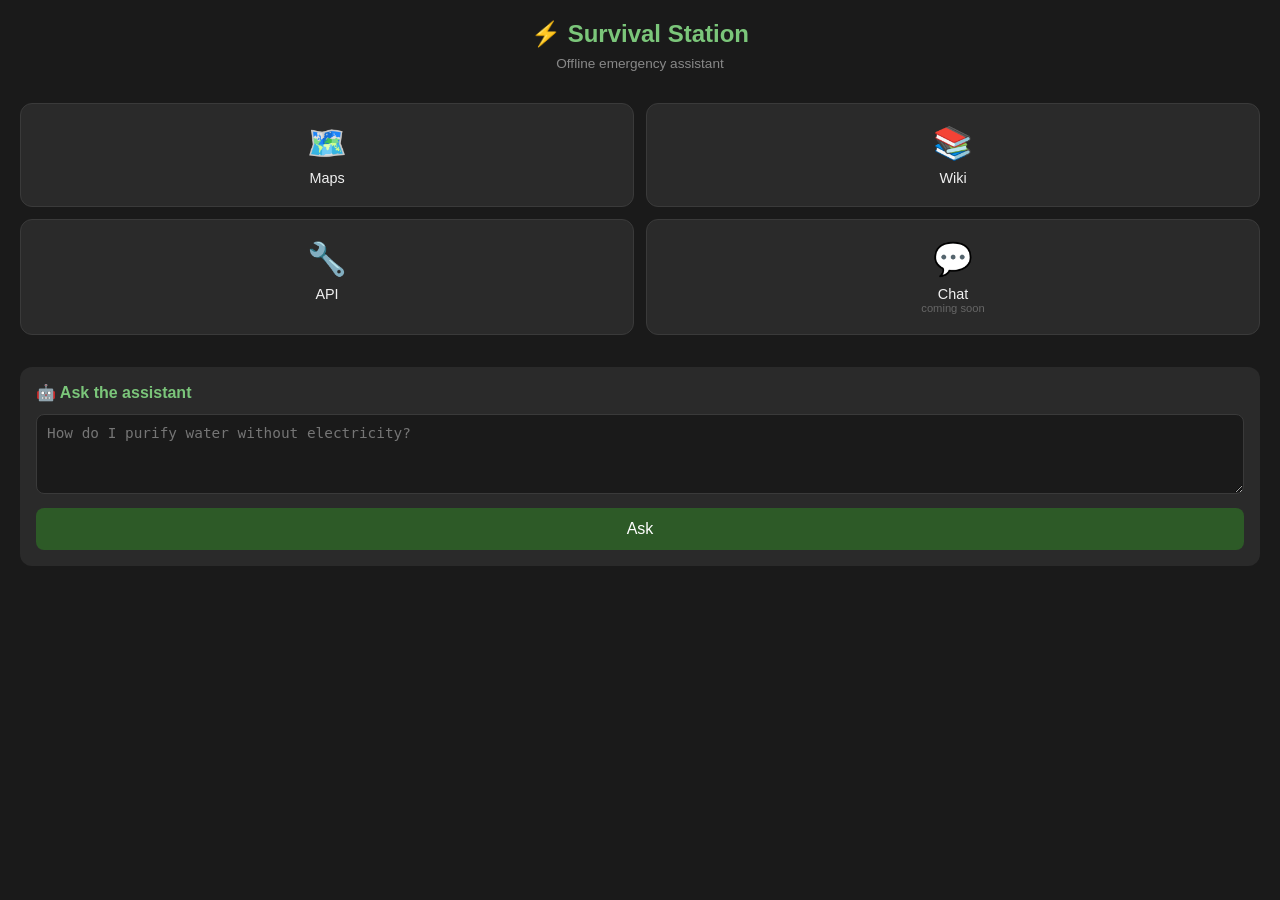
==== pwa/index.html @ 92ed8069 "Initial public release" ====
<!DOCTYPE html>
<html lang="en">
<head>
  <meta charset="UTF-8">
  <meta name="viewport" content="width=device-width, initial-scale=1.0">
  <meta name="theme-color" content="#2d5a27">
  <link rel="manifest" href="/manifest.json">
  <title>Survival Station</title>
  <style>
    * { box-sizing: border-box; margin: 0; padding: 0; }

    body {
      font-family: sans-serif;
      background: #1a1a1a;
      color: #f0f0f0;
      min-height: 100vh;
      padding: 20px;
    }

    h1 {
      text-align: center;
      font-size: 1.5rem;
      margin-bottom: 8px;
      color: #7bc67a;
    }

    .subtitle {
      text-align: center;
      font-size: 0.85rem;
      color: #888;
      margin-bottom: 32px;
    }

    .services {
      display: grid;
      grid-template-columns: 1fr 1fr;
      gap: 12px;
      margin-bottom: 32px;
    }

    .service-btn {
      display: block;
      padding: 20px 12px;
      background: #2a2a2a;
      border: 1px solid #3a3a3a;
      border-radius: 12px;
      text-align: center;
      text-decoration: none;
      color: #f0f0f0;
      font-size: 0.9rem;
    }

    .service-btn .icon { font-size: 2rem; display: block; margin-bottom: 8px; }
    .service-btn:active { background: #333; }

    .rag-section {
      background: #2a2a2a;
      border-radius: 12px;
      padding: 16px;
    }

    .rag-section h2 {
      font-size: 1rem;
      margin-bottom: 12px;
      color: #7bc67a;
    }

    textarea {
      width: 100%;
      background: #1a1a1a;
      border: 1px solid #3a3a3a;
      border-radius: 8px;
      color: #f0f0f0;
      padding: 10px;
      font-size: 0.9rem;
      resize: vertical;
      min-height: 80px;
    }

    button {
      width: 100%;
      margin-top: 10px;
      padding: 12px;
      background: #2d5a27;
      color: #fff;
      border: none;
      border-radius: 8px;
      font-size: 1rem;
      cursor: pointer;
    }

    button:active { background: #3a7a33; }
    button:disabled { background: #444; cursor: wait; }

    .answer {
      margin-top: 12px;
      padding: 12px;
      background: #1a1a1a;
      border-radius: 8px;
      font-size: 0.9rem;
      line-height: 1.5;
      display: none;
    }

    .answer.visible { display: block; }
  </style>
</head>
<body>

  <h1>⚡ Survival Station</h1>
  <p class="subtitle">Offline emergency assistant</p>

  <div class="services">
    <a class="service-btn" href="http://10.42.0.1:8080" target="_blank">
      <span class="icon">🗺️</span>
      Maps
    </a>
    <a class="service-btn" href="http://10.42.0.1:8888" target="_blank">
      <span class="icon">📚</span>
      Wiki
    </a>
    <a class="service-btn" href="http://10.42.0.1:8000/docs" target="_blank">
      <span class="icon">🔧</span>
      API
    </a>
    <a class="service-btn" href="#" target="_blank">
      <span class="icon">💬</span>
      Chat
      <small style="display:block;color:#666;font-size:0.7rem">coming soon</small>
    </a>
  </div>

  <div class="rag-section">
    <h2>🤖 Ask the assistant</h2>
    <textarea id="question" placeholder="How do I purify water without electricity?"></textarea>
    <button id="askBtn" onclick="askQuestion()">Ask</button>
    <div class="answer" id="answer"></div>
  </div>

  <script>
    const API = '/api';
    // const API = 'http://10.42.0.1:8000';

    async function askQuestion() {
      const question = document.getElementById('question').value.trim();
      if (!question) return;

      const btn = document.getElementById('askBtn');
      const answerDiv = document.getElementById('answer');

      btn.disabled = true;
      btn.textContent = 'Thinking...';
      answerDiv.classList.remove('visible');

      try {
        const response = await fetch(`${API}/query`, {
          method: 'POST',
          headers: { 'Content-Type': 'application/json' },
          body: JSON.stringify({ question })
        });
        const data = await response.json();
        answerDiv.textContent = data.answer;
        answerDiv.classList.add('visible');
      } catch (err) {
        answerDiv.textContent = 'Error connecting to the assistant.';
        answerDiv.classList.add('visible');
      }

      btn.disabled = false;
      btn.textContent = 'Ask';
    }
  </script>

  <script>
    // Register service worker
    if ('serviceWorker' in navigator) {
      navigator.serviceWorker.register('/sw.js');
    }
  </script>

</body>
</html>
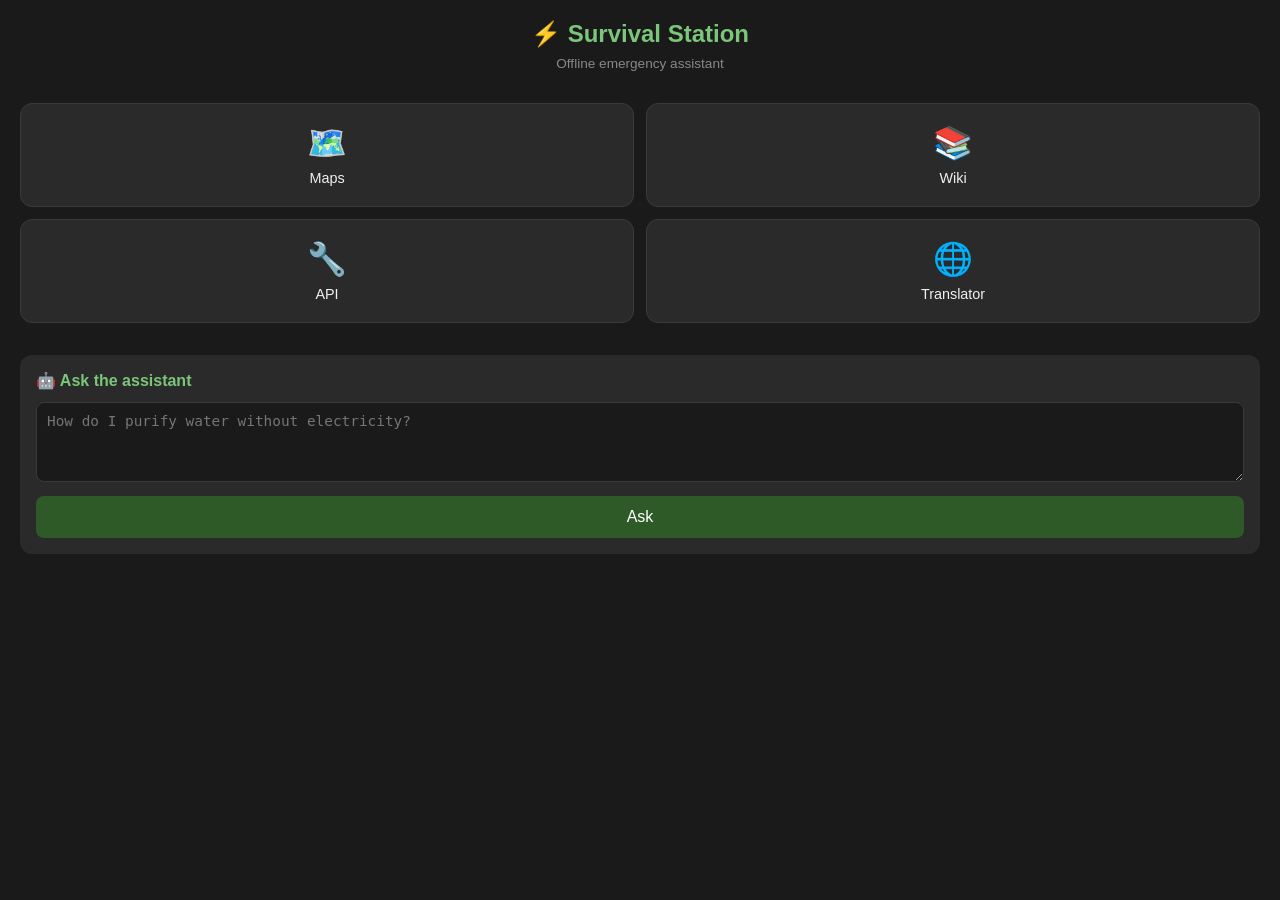
==== commit 663c26a3: "feat: add offline translator UI (es/en/de)" ====
--- a/pwa/index.html
+++ b/pwa/index.html
@@ -123,11 +123,15 @@
       <span class="icon">🔧</span>
       API
     </a>
-    <a class="service-btn" href="#" target="_blank">
+      <a class="service-btn" href="/translator.html">
+      <span class="icon">🌐</span>
+      Translator
+    </a>
+    <!-- <a class="service-btn" href="#" target="_blank">
       <span class="icon">💬</span>
       Chat
       <small style="display:block;color:#666;font-size:0.7rem">coming soon</small>
-    </a>
+    </a> -->
   </div>
 
   <div class="rag-section">
@@ -137,10 +141,8 @@
     <div class="answer" id="answer"></div>
   </div>
 
+  <script src="/config.js"></script>
   <script>
-    const API = '/api';
-    // const API = 'http://10.42.0.1:8000';
-
     async function askQuestion() {
       const question = document.getElementById('question').value.trim();
       if (!question) return;
@@ -153,7 +155,7 @@
       answerDiv.classList.remove('visible');
 
       try {
-        const response = await fetch(`${API}/query`, {
+        const response = await fetch(`${CONFIG.RAG_API}/query`, {
           method: 'POST',
           headers: { 'Content-Type': 'application/json' },
           body: JSON.stringify({ question })
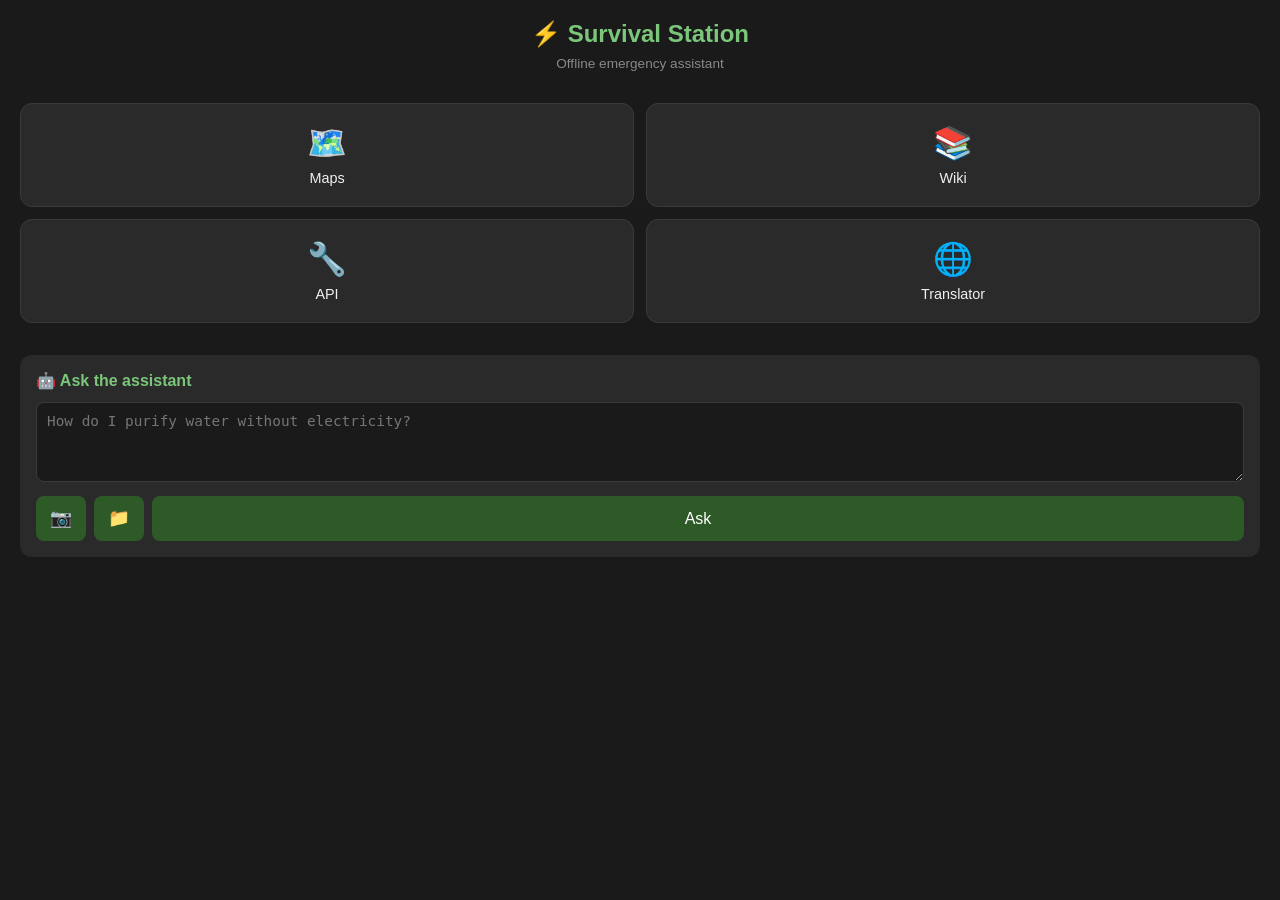
==== commit 0b676488: "feat(rag): add /query/image endpoint with OCR + Kiwix fallback" ====
--- a/pwa/index.html
+++ b/pwa/index.html
@@ -92,6 +92,45 @@
     button:active { background: #3a7a33; }
     button:disabled { background: #444; cursor: wait; }
 
+    /* Button row: camera | file | ask */
+    .btn-row {
+      display: flex;
+      gap: 8px;
+      margin-top: 10px;
+    }
+    .btn-row button {
+      margin-top: 0;
+    }
+    .btn-row .icon-btn {
+      width: auto;
+      padding: 12px 14px;
+      flex-shrink: 0;
+      font-size: 1.1rem;
+    }
+    .btn-row .ask-btn {
+      flex: 1;
+    }
+
+    /* Image preview */
+    .img-preview {
+      display: none;
+      margin-top: 10px;
+    }
+    .img-preview img {
+      display: block;
+      max-width: 100%;
+      border-radius: 8px;
+      border: 1px solid #3a3a3a;
+    }
+    .img-preview .remove-btn {
+      width: auto;
+      margin-top: 6px;
+      padding: 5px 14px;
+      font-size: 0.8rem;
+      background: #5a2727;
+    }
+    .img-preview .remove-btn:active { background: #7a3333; }
+
     .answer {
       margin-top: 12px;
       padding: 12px;
@@ -101,8 +140,22 @@
       line-height: 1.5;
       display: none;
     }
-
     .answer.visible { display: block; }
+
+    /* Kiwix suggestion link */
+    .kiwix-suggest {
+      display: none;
+      margin-top: 8px;
+      padding: 10px 12px;
+      background: #1a2a1a;
+      border: 1px solid #2d5a27;
+      border-radius: 8px;
+      font-size: 0.85rem;
+    }
+    .kiwix-suggest a {
+      color: #7bc67a;
+      text-decoration: underline;
+    }
   </style>
 </head>
 <body>
@@ -123,48 +176,114 @@
       <span class="icon">🔧</span>
       API
     </a>
-      <a class="service-btn" href="/translator.html">
+    <a class="service-btn" href="/translator.html">
       <span class="icon">🌐</span>
       Translator
     </a>
-    <!-- <a class="service-btn" href="#" target="_blank">
-      <span class="icon">💬</span>
-      Chat
-      <small style="display:block;color:#666;font-size:0.7rem">coming soon</small>
-    </a> -->
   </div>
 
   <div class="rag-section">
     <h2>🤖 Ask the assistant</h2>
     <textarea id="question" placeholder="How do I purify water without electricity?"></textarea>
-    <button id="askBtn" onclick="askQuestion()">Ask</button>
+
+    <!-- Image preview (hidden until file selected) -->
+    <div class="img-preview" id="imgPreview">
+      <img id="previewImg" src="" alt="Selected image">
+      <button class="remove-btn" onclick="clearImage()">✕ Remove image</button>
+    </div>
+
+    <!-- Hidden file inputs -->
+    <input type="file" id="cameraInput" accept="image/*" capture="environment"
+           style="display:none" onchange="handleImageSelect(this)">
+    <input type="file" id="fileInput" accept="image/*"
+           style="display:none" onchange="handleImageSelect(this)">
+
+    <div class="btn-row">
+      <button class="icon-btn" title="Take photo" onclick="document.getElementById('cameraInput').click()">📷</button>
+      <button class="icon-btn" title="Choose file" onclick="document.getElementById('fileInput').click()">📁</button>
+      <button class="ask-btn" id="askBtn" onclick="askQuestion()">Ask</button>
+    </div>
+
     <div class="answer" id="answer"></div>
+    <div class="kiwix-suggest" id="kiwixSuggest">
+      🔍 Low confidence — <a id="kiwixLink" href="#" target="_blank" rel="noopener">Search Wikipedia for this</a>
+    </div>
   </div>
 
   <script src="/config.js"></script>
   <script>
+    let selectedImageFile = null;
+
+    function handleImageSelect(input) {
+      if (!input.files || !input.files[0]) return;
+      selectedImageFile = input.files[0];
+      const url = URL.createObjectURL(selectedImageFile);
+      document.getElementById('previewImg').src = url;
+      document.getElementById('imgPreview').style.display = 'block';
+    }
+
+    function clearImage() {
+      selectedImageFile = null;
+      document.getElementById('imgPreview').style.display = 'none';
+      document.getElementById('previewImg').src = '';
+      document.getElementById('cameraInput').value = '';
+      document.getElementById('fileInput').value = '';
+    }
+
     async function askQuestion() {
       const question = document.getElementById('question').value.trim();
-      if (!question) return;
+      if (!question && !selectedImageFile) return;
 
       const btn = document.getElementById('askBtn');
       const answerDiv = document.getElementById('answer');
+      const kiwixDiv = document.getElementById('kiwixSuggest');
 
       btn.disabled = true;
       btn.textContent = 'Thinking...';
       answerDiv.classList.remove('visible');
+      kiwixDiv.style.display = 'none';
 
       try {
-        const response = await fetch(`${CONFIG.RAG_API}/query`, {
-          method: 'POST',
-          headers: { 'Content-Type': 'application/json' },
-          body: JSON.stringify({ question })
-        });
-        const data = await response.json();
-        answerDiv.textContent = data.answer;
+        let answer;
+
+        if (selectedImageFile) {
+          const formData = new FormData();
+          formData.append('file', selectedImageFile);
+          if (question) formData.append('question', question);
+
+          const response = await fetch(`${CONFIG.RAG_API}/query/image`, {
+            method: 'POST',
+            body: formData,
+          });
+          if (!response.ok) {
+            const err = await response.json().catch(() => ({}));
+            throw new Error(err.detail || `HTTP ${response.status}`);
+          }
+          const data = await response.json();
+          answer = data.answer;
+
+          if (data.kiwix_search_url) {
+            document.getElementById('kiwixLink').href = data.kiwix_search_url;
+            kiwixDiv.style.display = 'block';
+          }
+        } else {
+          const response = await fetch(`${CONFIG.RAG_API}/query`, {
+            method: 'POST',
+            headers: { 'Content-Type': 'application/json' },
+            body: JSON.stringify({ question }),
+          });
+          if (!response.ok) {
+            const err = await response.json().catch(() => ({}));
+            throw new Error(err.detail || `HTTP ${response.status}`);
+          }
+          const data = await response.json();
+          answer = data.answer;
+        }
+
+        answerDiv.textContent = answer;
         answerDiv.classList.add('visible');
       } catch (err) {
-        answerDiv.textContent = 'Error connecting to the assistant.';
+        answerDiv.textContent = `Error: ${err.message || 'Could not connect to the assistant.'}`;
         answerDiv.classList.add('visible');
       }
 
@@ -174,11 +293,10 @@
   </script>
 
   <script>
-    // Register service worker
     if ('serviceWorker' in navigator) {
       navigator.serviceWorker.register('/sw.js');
     }
   </script>
 
 </body>
-</html>+</html>
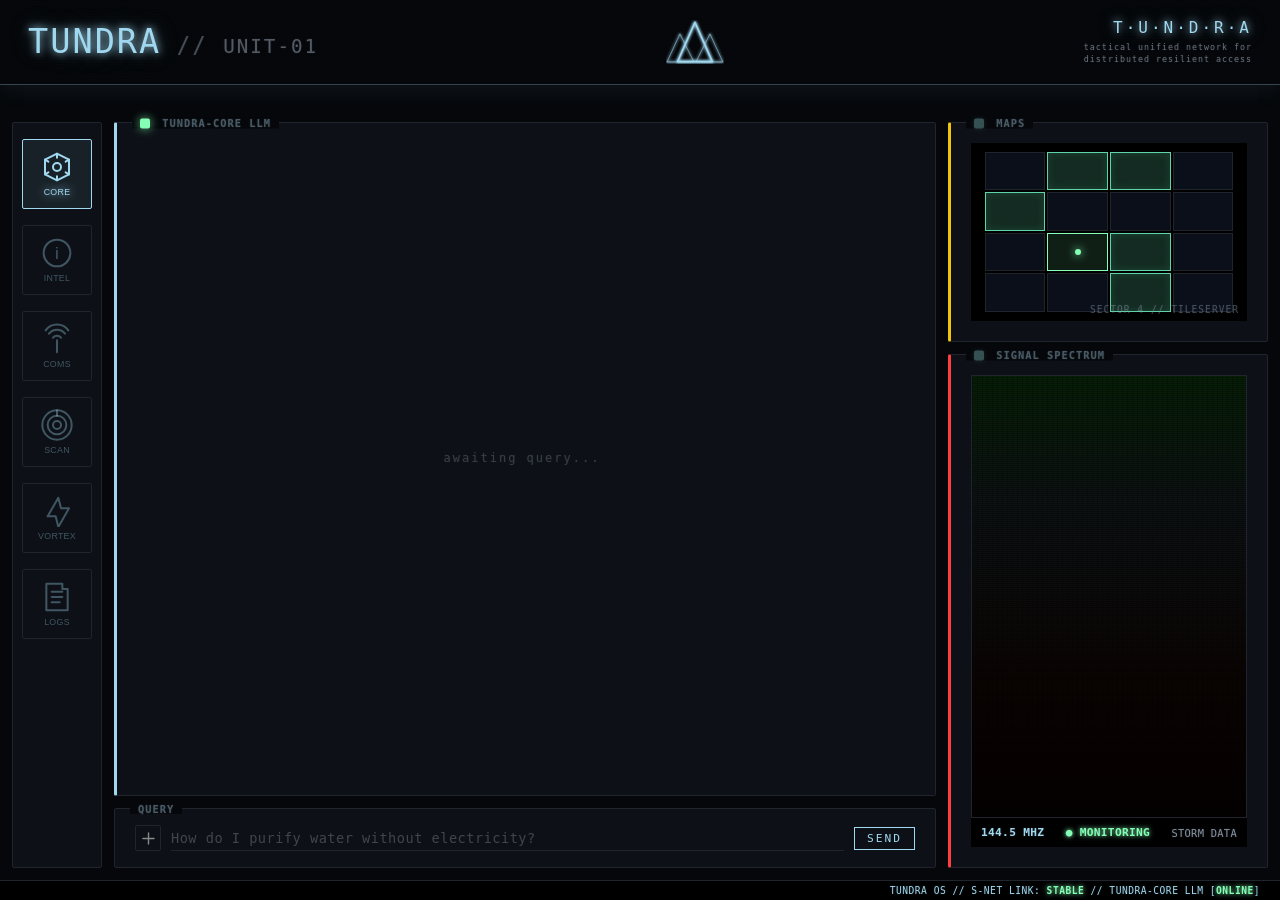
==== commit 68ca510a: "feat: camera detection integrated to core & modern ui update" ====
--- a/pwa/index.html
+++ b/pwa/index.html
@@ -1,302 +1,492 @@
 <!DOCTYPE html>
 <html lang="en">
 <head>
-  <meta charset="UTF-8">
-  <meta name="viewport" content="width=device-width, initial-scale=1.0">
-  <meta name="theme-color" content="#2d5a27">
-  <link rel="manifest" href="/manifest.json">
-  <title>Survival Station</title>
-  <style>
-    * { box-sizing: border-box; margin: 0; padding: 0; }
-
-    body {
-      font-family: sans-serif;
-      background: #1a1a1a;
-      color: #f0f0f0;
-      min-height: 100vh;
-      padding: 20px;
-    }
-
-    h1 {
-      text-align: center;
-      font-size: 1.5rem;
-      margin-bottom: 8px;
-      color: #7bc67a;
-    }
-
-    .subtitle {
-      text-align: center;
-      font-size: 0.85rem;
-      color: #888;
-      margin-bottom: 32px;
-    }
-
-    .services {
-      display: grid;
-      grid-template-columns: 1fr 1fr;
-      gap: 12px;
-      margin-bottom: 32px;
-    }
-
-    .service-btn {
-      display: block;
-      padding: 20px 12px;
-      background: #2a2a2a;
-      border: 1px solid #3a3a3a;
-      border-radius: 12px;
-      text-align: center;
-      text-decoration: none;
-      color: #f0f0f0;
-      font-size: 0.9rem;
-    }
-
-    .service-btn .icon { font-size: 2rem; display: block; margin-bottom: 8px; }
-    .service-btn:active { background: #333; }
-
-    .rag-section {
-      background: #2a2a2a;
-      border-radius: 12px;
-      padding: 16px;
-    }
-
-    .rag-section h2 {
-      font-size: 1rem;
-      margin-bottom: 12px;
-      color: #7bc67a;
-    }
-
-    textarea {
-      width: 100%;
-      background: #1a1a1a;
-      border: 1px solid #3a3a3a;
-      border-radius: 8px;
-      color: #f0f0f0;
-      padding: 10px;
-      font-size: 0.9rem;
-      resize: vertical;
-      min-height: 80px;
-    }
-
-    button {
-      width: 100%;
-      margin-top: 10px;
-      padding: 12px;
-      background: #2d5a27;
-      color: #fff;
-      border: none;
-      border-radius: 8px;
-      font-size: 1rem;
-      cursor: pointer;
-    }
-
-    button:active { background: #3a7a33; }
-    button:disabled { background: #444; cursor: wait; }
-
-    /* Button row: camera | file | ask */
-    .btn-row {
-      display: flex;
-      gap: 8px;
-      margin-top: 10px;
-    }
-    .btn-row button {
-      margin-top: 0;
-    }
-    .btn-row .icon-btn {
-      width: auto;
-      padding: 12px 14px;
-      flex-shrink: 0;
-      font-size: 1.1rem;
-    }
-    .btn-row .ask-btn {
-      flex: 1;
-    }
-
-    /* Image preview */
-    .img-preview {
-      display: none;
-      margin-top: 10px;
-    }
-    .img-preview img {
-      display: block;
-      max-width: 100%;
-      border-radius: 8px;
-      border: 1px solid #3a3a3a;
-    }
-    .img-preview .remove-btn {
-      width: auto;
-      margin-top: 6px;
-      padding: 5px 14px;
-      font-size: 0.8rem;
-      background: #5a2727;
-    }
-    .img-preview .remove-btn:active { background: #7a3333; }
-
-    .answer {
-      margin-top: 12px;
-      padding: 12px;
-      background: #1a1a1a;
-      border-radius: 8px;
-      font-size: 0.9rem;
-      line-height: 1.5;
-      display: none;
-    }
-    .answer.visible { display: block; }
-
-    /* Kiwix suggestion link */
-    .kiwix-suggest {
-      display: none;
-      margin-top: 8px;
-      padding: 10px 12px;
-      background: #1a2a1a;
-      border: 1px solid #2d5a27;
-      border-radius: 8px;
-      font-size: 0.85rem;
-    }
-    .kiwix-suggest a {
-      color: #7bc67a;
-      text-decoration: underline;
-    }
-  </style>
+    <meta charset="UTF-8">
+    <meta name="viewport" content="width=device-width, initial-scale=1.0, maximum-scale=1.0, user-scalable=no">
+    <meta name="theme-color" content="#05070a">
+    <link rel="manifest" href="/manifest.json">
+    <title>TUNDRA OS // UNIT-01</title>
+    <link rel="stylesheet" href="style-tundra.css">
 </head>
 <body>
-
-  <h1>⚡ Survival Station</h1>
-  <p class="subtitle">Offline emergency assistant</p>
-
-  <div class="services">
-    <a class="service-btn" href="http://10.42.0.1:8080" target="_blank">
-      <span class="icon">🗺️</span>
-      Maps
-    </a>
-    <a class="service-btn" href="http://10.42.0.1:8888" target="_blank">
-      <span class="icon">📚</span>
-      Wiki
-    </a>
-    <a class="service-btn" href="http://10.42.0.1:8000/docs" target="_blank">
-      <span class="icon">🔧</span>
-      API
-    </a>
-    <a class="service-btn" href="/translator.html">
-      <span class="icon">🌐</span>
-      Translator
-    </a>
-  </div>
-
-  <div class="rag-section">
-    <h2>🤖 Ask the assistant</h2>
-    <textarea id="question" placeholder="How do I purify water without electricity?"></textarea>
-
-    <!-- Image preview (hidden until file selected) -->
-    <div class="img-preview" id="imgPreview">
-      <img id="previewImg" src="" alt="Selected image">
-      <button class="remove-btn" onclick="clearImage()">✕ Remove image</button>
+    <div id="os-container">
+
+        <header id="sys-header" class="header-retro">
+            <div class="retro-inner">
+                <div class="retro-left">
+                    <div class="retro-title">
+                        <span class="retro-title-main">TUNDRA</span><span class="retro-title-sep"> // </span><span class="retro-title-unit">UNIT-01</span>
+                    </div>
+                </div>
+                <div class="retro-center">
+                    <svg viewBox="0 0 100 76" class="retro-logo" fill="none" stroke="var(--cyan)" stroke-linecap="round" stroke-linejoin="round">
+                        <defs>
+                            <filter id="logo-glow" x="-40%" y="-40%" width="180%" height="180%">
+                                <feGaussianBlur stdDeviation="2.5" result="blur"/>
+                                <feMerge><feMergeNode in="blur"/><feMergeNode in="blur"/><feMergeNode in="SourceGraphic"/></feMerge>
+                            </filter>
+                        </defs>
+                        <g filter="url(#logo-glow)">
+                            <polygon points="2,72 24,24 48,72"  stroke-width="1.5" opacity="0.65"/>
+                            <polygon points="20,72 50,4 80,72"  stroke-width="2.8"/>
+                            <polygon points="52,72 76,24 98,72" stroke-width="1.5" opacity="0.65"/>
+                            <line x1="2" y1="72" x2="98" y2="72" stroke-width="1" opacity="0.35"/>
+                        </g>
+                    </svg>
+                </div>
+                <div class="retro-right">
+                    <div class="retro-acronym">T·U·N·D·R·A</div>
+                    <div class="retro-tagline">tactical unified network for distributed resilient access</div>
+                </div>
+            </div>
+        </header>
+
+        <main id="dashboard">
+
+            <!-- SIDEBAR -->
+            <nav id="sidebar">
+                <button class="nav-item active" data-module="core" title="CORE: LLM">
+                    <svg class="nav-icon" viewBox="0 0 24 24">
+                        <path d="M12 2l9 4.5v11L12 22l-9-4.5v-11z"/>
+                        <circle cx="12" cy="12" r="3"/>
+                        <path d="M12 2v3M12 19v3M21 6.5l-2.5 1.5M5.5 16l-2.5 1.5M18.5 16l2.5 1.5M3 6.5l2.5 1.5" stroke-linecap="round"/>
+                    </svg>
+                    <small>CORE</small>
+                </button>
+                <button class="nav-item" data-module="intel" title="INTEL: Kiwix Wiki">
+                    <svg class="nav-icon" viewBox="0 0 24 24">
+                        <circle cx="12" cy="12" r="10"/>
+                        <text x="12" y="12" font-size="13" text-anchor="middle" dominant-baseline="central" fill="currentColor" stroke="none">i</text>
+                    </svg>
+                    <small>INTEL</small>
+                </button>
+                <button class="nav-item" data-module="coms" title="COMS">
+                    <svg class="nav-icon" viewBox="0 0 24 24">
+                        <line x1="12" y1="13" x2="12" y2="22"/>
+                        <path d="M9 11 A4 4 0 0 1 15 11"/>
+                        <path d="M6 8 A7.5 7.5 0 0 1 18 8"/>
+                        <path d="M3.5 5.5 A10.5 10.5 0 0 1 20.5 5.5"/>
+                    </svg>
+                    <small>COMS</small>
+                </button>
+                <button class="nav-item" data-module="scan" title="SCAN">
+                    <svg class="nav-icon" viewBox="0 0 24 24">
+                        <circle cx="12" cy="12" r="3"/>
+                        <circle cx="12" cy="12" r="7"/>
+                        <circle cx="12" cy="12" r="11"/>
+                        <line x1="12" y1="1" x2="12" y2="5"/>
+                    </svg>
+                    <small>SCAN</small>
+                </button>
+                <button class="nav-item" data-module="vortex" title="VORTEX">
+                    <svg class="nav-icon" viewBox="0 0 24 24">
+                        <path d="M13 2l-8 14h6l2 8 8-14h-6l-2-8z"/>
+                    </svg>
+                    <small>VORTEX</small>
+                </button>
+                <button class="nav-item" data-module="logs" title="LOGS">
+                    <svg class="nav-icon" viewBox="0 0 24 24">
+                        <path d="M4 2h12v4h4v16H4V2z"/>
+                        <line x1="8" y1="8"  x2="16" y2="8"/>
+                        <line x1="8" y1="12" x2="16" y2="12"/>
+                        <line x1="8" y1="16" x2="14" y2="16"/>
+                    </svg>
+                    <small>LOGS</small>
+                </button>
+            </nav>
+
+            <!-- CENTER PANELS -->
+            <section id="central-core">
+
+                <!-- CORE: LLM -->
+                <div class="module-panel active" data-panel="core">
+                    <div class="panel llm-window">
+                        <div class="panel-label"><span class="status-dot-on"></span> TUNDRA-CORE LLM</div>
+                        <div class="llm-content" id="llm-response">
+                            <div class="llm-placeholder">awaiting query...</div>
+                        </div>
+                    </div>
+
+                    <div class="panel img-preview-panel" id="img-preview">
+                        <img id="preview-thumb" class="img-preview-thumb" src="" alt="">
+                        <span id="preview-name" class="img-preview-name"></span>
+                        <button class="img-remove-btn" onclick="clearImage()">✕ REMOVE</button>
+                    </div>
+
+                    <div class="kiwix-suggest" id="kiwix-suggest">
+                        LOW CONFIDENCE — <a id="kiwix-link" href="#" target="_blank" rel="noopener">SEARCH WIKI</a>
+                    </div>
+
+                    <div class="panel query-window">
+                        <div class="panel-label">QUERY</div>
+                        <div class="query-inner">
+                            <div class="query-actions-wrap" id="query-actions-wrap">
+                                <button class="query-action-btn query-plus-btn" id="btn-plus" title="Actions">
+                                    <svg class="plus-icon" viewBox="0 0 14 14" fill="none" stroke="currentColor" stroke-width="1.5" stroke-linecap="round">
+                                        <line class="plus-h" x1="1" y1="7" x2="13" y2="7"/>
+                                        <line class="plus-v" x1="7" y1="1" x2="7" y2="13"/>
+                                    </svg>
+                                </button>
+                                <div class="query-actions" id="query-actions">
+                                    <button class="query-action-btn" id="btn-photo" title="Take photo">
+                                        <svg viewBox="0 0 24 24" fill="none" stroke="currentColor" stroke-width="1.5" stroke-linecap="round" stroke-linejoin="round">
+                                            <rect x="3" y="6" width="18" height="13" rx="2"/>
+                                            <circle cx="12" cy="12.5" r="3.5"/>
+                                            <circle cx="18" cy="9" r="0.5" fill="currentColor"/>
+                                        </svg>
+                                    </button>
+                                    <button class="query-action-btn" id="btn-audio" title="Record audio">
+                                        <svg viewBox="0 0 24 24" fill="none" stroke="currentColor" stroke-width="1.5" stroke-linecap="round" stroke-linejoin="round">
+                                            <path d="M2 12c.5 0 1.5-4 3-4s2.5 8 4 8 2.5-12 4-12 2.5 16 4 16 2.5-8 4-8 2.5 4 3 4"/>
+                                        </svg>
+                                    </button>
+                                    <button class="query-action-btn" id="btn-file" title="Attach file">
+                                        <svg viewBox="0 0 24 24" fill="none" stroke="currentColor" stroke-width="1.5" stroke-linecap="round" stroke-linejoin="round">
+                                            <path d="M20 20H4a2 2 0 0 1-2-2V6a2 2 0 0 1 2-2h5l2 3h7a2 2 0 0 1 2 2v9a2 2 0 0 1-2 2z"/>
+                                        </svg>
+                                    </button>
+                                </div>
+                            </div>
+                            <input class="query-input" type="text" placeholder="How do I purify water without electricity?">
+                            <button class="query-btn">SEND</button>
+                        </div>
+                        <input type="file" id="file-input" accept="image/*,application/pdf" hidden>
+                        <input type="file" id="photo-input" accept="image/*" capture="environment" hidden>
+                    </div>
+                </div>
+
+                <!-- INTEL: Kiwix -->
+                <div class="module-panel" data-panel="intel">
+                    <div class="panel module-frame">
+                        <div class="panel-label"><span class="status-dot-on"></span> INTEL // KIWIX WIKI</div>
+                        <div class="module-launch">
+                            <div class="module-launch-desc">offline wikipedia — no internet required</div>
+                            <a href="http://10.42.0.1:8888" target="_blank" rel="noopener" class="module-launch-btn">LAUNCH KIWIX</a>
+                        </div>
+                    </div>
+                </div>
+
+                <!-- COMS -->
+                <div class="module-panel" data-panel="coms">
+                    <div class="panel module-frame">
+                        <div class="panel-label">COMS</div>
+                        <div class="module-offline">MODULE OFFLINE</div>
+                    </div>
+                </div>
+
+                <!-- SCAN -->
+                <div class="module-panel" data-panel="scan">
+                    <div class="panel module-frame">
+                        <div class="panel-label">SCAN</div>
+                        <div class="module-offline">MODULE OFFLINE</div>
+                    </div>
+                </div>
+
+                <!-- VORTEX -->
+                <div class="module-panel" data-panel="vortex">
+                    <div class="panel module-frame">
+                        <div class="panel-label">VORTEX</div>
+                        <div class="module-offline">MODULE OFFLINE</div>
+                    </div>
+                </div>
+
+                <!-- LOGS -->
+                <div class="module-panel" data-panel="logs">
+                    <div class="panel module-frame">
+                        <div class="panel-label">LOGS // SYSTEM EVENTS</div>
+                        <div class="module-offline">
+                            MODULE OFFLINE
+                            <span style="font-size:0.6rem; letter-spacing:1px;">COMING SOON</span>
+                        </div>
+                    </div>
+                </div>
+
+            </section>
+
+            <!-- WIDGETS -->
+            <aside id="intel-aside">
+                <div class="panel widget-maps">
+                    <div class="panel-label"><span class="status-dot-off"></span> MAPS</div>
+                    <a href="http://10.42.0.1:8080" target="_blank" rel="noopener"
+                       class="maps-content maps-link" title="Open tileserver">
+                        <div class="map-grid">
+                            <div class="map-cell"></div>
+                            <div class="map-cell bunker"></div>
+                            <div class="map-cell bunker"></div>
+                            <div class="map-cell"></div>
+                            <div class="map-cell bunker"></div>
+                            <div class="map-cell"></div>
+                            <div class="map-cell"></div>
+                            <div class="map-cell"></div>
+                            <div class="map-cell"></div>
+                            <div class="map-cell pos"><span class="pos-dot-cell"></span></div>
+                            <div class="map-cell bunker"></div>
+                            <div class="map-cell"></div>
+                            <div class="map-cell"></div>
+                            <div class="map-cell"></div>
+                            <div class="map-cell bunker"></div>
+                            <div class="map-cell"></div>
+                        </div>
+                        <div class="maps-label">SECTOR 4 // TILESERVER</div>
+                    </a>
+                </div>
+
+                <div class="panel widget-spectrum">
+                    <div class="panel-label"><span class="status-dot-off"></span> SIGNAL SPECTRUM</div>
+                    <div class="spectrum-content">
+                        <div class="spectrum-waterfall"></div>
+                        <div class="spectrum-info">
+                            <span class="freq">144.5 MHz</span>
+                            <span class="status-monitor">● MONITORING</span>
+                            <span class="data-type">STORM DATA</span>
+                        </div>
+                    </div>
+                </div>
+            </aside>
+
+        </main>
+
+        <!-- CAMERA OVERLAY -->
+        <div id="camera-overlay" class="camera-overlay">
+            <div class="camera-box">
+                <div class="camera-label"><span class="status-dot-on"></span> OPTIC SCAN // LIVE FEED</div>
+                <video id="camera-video" autoplay playsinline muted></video>
+                <div class="camera-controls">
+                    <button id="camera-capture" class="camera-btn-capture">⬤ CAPTURE</button>
+                    <button id="camera-cancel"  class="camera-btn-cancel">✕ ABORT</button>
+                </div>
+            </div>
+        </div>
+
+        <div class="retro-status">
+            TUNDRA OS // S-NET LINK: <span class="stable">STABLE</span> // TUNDRA-CORE LLM [<span class="online">ONLINE</span>]
+        </div>
+
     </div>
 
-    <!-- Hidden file inputs -->
-    <input type="file" id="cameraInput" accept="image/*" capture="environment"
-           style="display:none" onchange="handleImageSelect(this)">
-    <input type="file" id="fileInput" accept="image/*"
-           style="display:none" onchange="handleImageSelect(this)">
-
-    <div class="btn-row">
-      <button class="icon-btn" title="Take photo" onclick="document.getElementById('cameraInput').click()">📷</button>
-      <button class="icon-btn" title="Choose file" onclick="document.getElementById('fileInput').click()">📁</button>
-      <button class="ask-btn" id="askBtn" onclick="askQuestion()">Ask</button>
-    </div>
-
-    <div class="answer" id="answer"></div>
-    <div class="kiwix-suggest" id="kiwixSuggest">
-      🔍 Low confidence — <a id="kiwixLink" href="#" target="_blank" rel="noopener">Search Wikipedia for this</a>
-    </div>
-  </div>
-
-  <script src="/config.js"></script>
-  <script>
-    let selectedImageFile = null;
-
-    function handleImageSelect(input) {
-      if (!input.files || !input.files[0]) return;
-      selectedImageFile = input.files[0];
-      const url = URL.createObjectURL(selectedImageFile);
-      document.getElementById('previewImg').src = url;
-      document.getElementById('imgPreview').style.display = 'block';
-    }
-
-    function clearImage() {
-      selectedImageFile = null;
-      document.getElementById('imgPreview').style.display = 'none';
-      document.getElementById('previewImg').src = '';
-      document.getElementById('cameraInput').value = '';
-      document.getElementById('fileInput').value = '';
-    }
-
-    async function askQuestion() {
-      const question = document.getElementById('question').value.trim();
-      if (!question && !selectedImageFile) return;
-
-      const btn = document.getElementById('askBtn');
-      const answerDiv = document.getElementById('answer');
-      const kiwixDiv = document.getElementById('kiwixSuggest');
-
-      btn.disabled = true;
-      btn.textContent = 'Thinking...';
-      answerDiv.classList.remove('visible');
-      kiwixDiv.style.display = 'none';
-
-      try {
-        let answer;
-
-        if (selectedImageFile) {
-          const formData = new FormData();
-          formData.append('file', selectedImageFile);
-          if (question) formData.append('question', question);
-
-          const response = await fetch(`${CONFIG.RAG_API}/query/image`, {
-            method: 'POST',
-            body: formData,
-          });
-          if (!response.ok) {
-            const err = await response.json().catch(() => ({}));
-            throw new Error(err.detail || `HTTP ${response.status}`);
-          }
-          const data = await response.json();
-          answer = data.answer;
-
-          if (data.kiwix_search_url) {
-            document.getElementById('kiwixLink').href = data.kiwix_search_url;
-            kiwixDiv.style.display = 'block';
-          }
-        } else {
-          const response = await fetch(`${CONFIG.RAG_API}/query`, {
-            method: 'POST',
-            headers: { 'Content-Type': 'application/json' },
-            body: JSON.stringify({ question }),
-          });
-          if (!response.ok) {
-            const err = await response.json().catch(() => ({}));
-            throw new Error(err.detail || `HTTP ${response.status}`);
-          }
-          const data = await response.json();
-          answer = data.answer;
-        }
-
-        answerDiv.textContent = answer;
-        answerDiv.classList.add('visible');
-      } catch (err) {
-        answerDiv.textContent = `Error: ${err.message || 'Could not connect to the assistant.'}`;
-        answerDiv.classList.add('visible');
-      }
-
-      btn.disabled = false;
-      btn.textContent = 'Ask';
-    }
-  </script>
-
-  <script>
-    if ('serviceWorker' in navigator) {
-      navigator.serviceWorker.register('/sw.js');
-    }
-  </script>
-
+    <script src="/config.js"></script>
+    <script>
+        let activeInterval   = null;
+        let activeCursor     = null;
+        let selectedImageFile = null;
+        let responseImageUrl  = null;
+
+        // ── Image handling ──────────────────────────────────────────────
+        function handleImageSelect(input) {
+            if (!input.files || !input.files[0]) return;
+            selectedImageFile = input.files[0];
+            document.getElementById('preview-thumb').src = URL.createObjectURL(selectedImageFile);
+            document.getElementById('preview-name').textContent = selectedImageFile.name;
+            document.getElementById('img-preview').style.display = 'flex';
+        }
+
+        function clearImage() {
+            const thumb = document.getElementById('preview-thumb');
+            URL.revokeObjectURL(thumb.src);
+            thumb.src = '';
+            selectedImageFile = null;
+            document.getElementById('img-preview').style.display = 'none';
+            document.getElementById('file-input').value  = '';
+            document.getElementById('photo-input').value = '';
+        }
+
+        // ── Typing effect ───────────────────────────────────────────────
+        function typeText(text, container, scrollTarget, speed = 18) {
+            if (activeInterval) { clearInterval(activeInterval); activeInterval = null; }
+            if (activeCursor)   { activeCursor.remove();         activeCursor = null; }
+
+            container.innerHTML = '';
+            const pre = document.createElement('pre');
+            pre.classList.add('llm-typed');
+            container.appendChild(pre);
+
+            let i = 0;
+            activeCursor = document.createElement('span');
+            activeCursor.classList.add('type-cursor');
+            activeCursor.textContent = '█';
+            pre.appendChild(activeCursor);
+
+            const scroller = scrollTarget || container;
+            activeInterval = setInterval(() => {
+                pre.insertBefore(document.createTextNode(text[i]), activeCursor);
+                i++;
+                scroller.scrollTop = scroller.scrollHeight;
+                if (i >= text.length) {
+                    clearInterval(activeInterval); activeInterval = null;
+                    activeCursor.remove();         activeCursor = null;
+                }
+            }, speed);
+        }
+
+        // ── Send query ──────────────────────────────────────────────────
+        async function sendQuery() {
+            const input      = document.querySelector('.query-input');
+            const responseEl = document.getElementById('llm-response');
+            const kiwixDiv   = document.getElementById('kiwix-suggest');
+            const question   = input.value.trim();
+
+            if (!question && !selectedImageFile) return;
+
+            if (activeInterval) { clearInterval(activeInterval); activeInterval = null; }
+            if (activeCursor)   { activeCursor.remove(); activeCursor = null; }
+            if (responseImageUrl) { URL.revokeObjectURL(responseImageUrl); responseImageUrl = null; }
+
+            responseEl.innerHTML = '';
+            kiwixDiv.style.display = 'none';
+            input.value = '';
+
+            const imageFile = selectedImageFile;
+            if (imageFile) {
+                responseImageUrl = URL.createObjectURL(imageFile);
+                const imgBlock = document.createElement('div');
+                imgBlock.classList.add('response-image');
+                const img = document.createElement('img');
+                img.src = responseImageUrl;
+                img.classList.add('response-img');
+                imgBlock.appendChild(img);
+                responseEl.appendChild(imgBlock);
+            }
+
+            const loadingEl = document.createElement('div');
+            loadingEl.classList.add('llm-placeholder');
+            loadingEl.textContent = 'processing...';
+            responseEl.appendChild(loadingEl);
+
+            try {
+                let answer, kiwixUrl;
+
+                if (imageFile) {
+                    const form = new FormData();
+                    form.append('file', imageFile);
+                    if (question) form.append('question', question);
+                    const res  = await fetch(`${CONFIG.RAG_API}/query/image`, { method: 'POST', body: form });
+                    if (!res.ok) throw new Error(`HTTP ${res.status}`);
+                    const data = await res.json();
+                    answer   = data.answer;
+                    kiwixUrl = data.kiwix_search_url;
+                } else {
+                    const res  = await fetch(`${CONFIG.RAG_API}/query`, {
+                        method: 'POST',
+                        headers: { 'Content-Type': 'application/json' },
+                        body: JSON.stringify({ question }),
+                    });
+                    if (!res.ok) throw new Error(`HTTP ${res.status}`);
+                    const data = await res.json();
+                    answer = data.answer;
+                }
+
+                loadingEl.remove();
+                const answerDiv = document.createElement('div');
+                responseEl.appendChild(answerDiv);
+                typeText(answer, answerDiv, responseEl);
+
+                if (kiwixUrl) {
+                    document.getElementById('kiwix-link').href = kiwixUrl;
+                    kiwixDiv.style.display = 'block';
+                }
+
+                clearImage();
+
+            } catch (err) {
+                loadingEl.textContent = `ERROR: ${err.message}`;
+            }
+        }
+
+        // ── Navigation ──────────────────────────────────────────────────
+        document.querySelectorAll('.nav-item').forEach(btn => {
+            btn.addEventListener('click', function () {
+                document.querySelectorAll('.nav-item').forEach(b => b.classList.remove('active'));
+                this.classList.add('active');
+
+                const module = this.dataset.module;
+                document.querySelectorAll('.module-panel').forEach(p => p.classList.remove('active'));
+                document.querySelector(`.module-panel[data-panel="${module}"]`)?.classList.add('active');
+
+                const dashboard = document.getElementById('dashboard');
+                dashboard.classList.toggle('show-intel', module === 'intel');
+            });
+        });
+
+        // ── Buttons ─────────────────────────────────────────────────────
+        document.querySelector('.query-btn').addEventListener('click', sendQuery);
+        document.querySelector('.query-input').addEventListener('keydown', e => {
+            if (e.key === 'Enter') sendQuery();
+        });
+
+        // ── Actions menu ────────────────────────────────────────────────
+        const actionsWrap = document.getElementById('query-actions-wrap');
+        document.getElementById('btn-plus').addEventListener('click', (e) => {
+            e.stopPropagation();
+            actionsWrap.classList.toggle('open');
+        });
+
+        document.addEventListener('click', () => actionsWrap.classList.remove('open'));
+        document.getElementById('query-actions').addEventListener('click', (e) => e.stopPropagation());
+
+        document.getElementById('btn-file').addEventListener('click', () => {
+            document.getElementById('file-input').click();
+            actionsWrap.classList.remove('open');
+        });
+        document.getElementById('file-input').addEventListener('change',  function () { handleImageSelect(this); });
+        document.getElementById('photo-input').addEventListener('change', function () { handleImageSelect(this); });
+
+        // ── Camera (getUserMedia) ───────────────────────────────────────
+        let cameraStream = null;
+
+        async function openCamera() {
+            if (/Mobi|Android|iPhone|iPad/i.test(navigator.userAgent)) {
+                // Mobile: native camera app via file input — correct FOV and lens
+                document.getElementById('photo-input').click();
+                return;
+            }
+            // Desktop: getUserMedia for webcam
+            try {
+                cameraStream = await navigator.mediaDevices.getUserMedia({
+                    video: { width: { ideal: 1280 }, height: { ideal: 720 } }
+                });
+                const track = cameraStream.getVideoTracks()[0];
+                const caps  = track.getCapabilities?.();
+                if (caps?.zoom) {
+                    await track.applyConstraints({ advanced: [{ zoom: caps.zoom.min }] });
+                }
+                document.getElementById('camera-video').srcObject = cameraStream;
+                document.getElementById('camera-overlay').classList.add('open');
+            } catch (err) {
+                document.getElementById('photo-input').click();
+            }
+        }
+
+        function closeCamera() {
+            if (cameraStream) { cameraStream.getTracks().forEach(t => t.stop()); cameraStream = null; }
+            document.getElementById('camera-video').srcObject = null;
+            document.getElementById('camera-overlay').classList.remove('open');
+        }
+
+        function capturePhoto() {
+            const video  = document.getElementById('camera-video');
+            const canvas = document.createElement('canvas');
+            canvas.width  = video.videoWidth;
+            canvas.height = video.videoHeight;
+            canvas.getContext('2d').drawImage(video, 0, 0);
+            closeCamera();
+            canvas.toBlob(blob => {
+                selectedImageFile = new File([blob], 'capture.jpg', { type: 'image/jpeg' });
+                document.getElementById('preview-thumb').src = URL.createObjectURL(selectedImageFile);
+                document.getElementById('preview-name').textContent = 'capture.jpg';
+                document.getElementById('img-preview').style.display = 'flex';
+            }, 'image/jpeg', 0.92);
+        }
+
+        document.getElementById('btn-photo').addEventListener('click', () => {
+            actionsWrap.classList.remove('open');
+            openCamera();
+        });
+        document.getElementById('camera-capture').addEventListener('click', capturePhoto);
+        document.getElementById('camera-cancel').addEventListener('click',  closeCamera);
+    </script>
+
+    <script>
+        if ('serviceWorker' in navigator) navigator.serviceWorker.register('/sw.js');
+    </script>
 </body>
 </html>
--- a/pwa/style-tundra.css
+++ b/pwa/style-tundra.css
@@ -0,0 +1,872 @@
+/* ===== VARIABLES ===== */
+:root {
+    --bg: #05070a;
+    --panel: #0d1117;
+    --border: #1f242d;
+    --cyan: #a0d8ef;
+    --cyan-glow: #5fd4a8;
+    --green-on: #84FFB5;
+    --green-glow: rgba(132, 255, 181, 0.8);
+    --blue-off: #66999B;
+    --blue-glow: rgba(102, 153, 155, 0.4);
+    --gold: #f1c40f;
+    --red: #ff3e3e;
+    --text: #d1d8e0;
+    --text-muted: #8a92a0;
+}
+
+/* ===== RESET ===== */
+* { margin: 0; padding: 0; box-sizing: border-box; }
+
+/* ===== ANIMATIONS ===== */
+@keyframes pulse {
+    0%   { filter: drop-shadow(0 0 3px var(--cyan)) drop-shadow(0 0 10px rgba(160,216,239,0.45)); }
+    50%  { filter: drop-shadow(0 0 5px var(--cyan)) drop-shadow(0 0 15px rgba(160,216,239,0.6)); }
+    100% { filter: drop-shadow(0 0 3px var(--cyan)) drop-shadow(0 0 10px rgba(160,216,239,0.45)); }
+}
+
+@keyframes blink {
+    0%, 50%  { opacity: 1; }
+    51%, 100% { opacity: 0; }
+}
+
+/* ===== BODY ===== */
+body {
+    background-color: var(--bg);
+    color: var(--text);
+    font-family: 'Share Tech Mono', monospace;
+    height: 100vh;
+    height: 100dvh;
+    overflow: hidden;
+    text-shadow: 0 0 2px rgba(160,216,239,0.2);
+}
+
+#os-container {
+    display: flex;
+    flex-direction: column;
+    height: 100vh;
+    height: 100dvh;
+}
+
+/* ===== HEADER ===== */
+#sys-header { width: 100%; }
+
+.header-retro {
+    background: linear-gradient(to bottom, #08121f 0%, #0d1117 100%);
+    background-image: repeating-linear-gradient(0deg, transparent, transparent 2px, rgba(0,0,0,0.12) 2px, rgba(0,0,0,0.12) 3px);
+    border-bottom: 1px solid rgba(160,216,239,0.3);
+    box-shadow: 0 10px 15px rgba(160,216,239,0.05);
+    padding: 10px 0;
+    margin-bottom: 25px;
+}
+
+.retro-inner {
+    display: flex;
+    justify-content: space-between;
+    align-items: center;
+    padding: 8px 28px;
+    gap: 20px;
+}
+
+.retro-left  { display: flex; flex-direction: column; gap: 5px; flex-shrink: 0; }
+.retro-center { flex: 1; display: flex; justify-content: center; overflow: hidden; }
+.retro-right { text-align: right; flex-shrink: 0; display: flex; flex-direction: column; gap: 4px; }
+
+.retro-title      { font-size: 2.1rem; font-weight: normal; letter-spacing: 2px; }
+.retro-title-main { color: var(--cyan); text-shadow: 0 0 8px var(--cyan), 0 0 22px rgba(160,216,239,0.35); }
+.retro-title-sep  { color: var(--text-muted); font-size: 1.4rem; opacity: 0.5; }
+.retro-title-unit { color: var(--text-muted); font-size: 1.2rem; opacity: 0.6; }
+
+.retro-logo { height: 44px; width: auto; animation: pulse 4s infinite ease-in-out; }
+
+.retro-acronym {
+    font-size: 1rem;
+    color: var(--cyan);
+    text-shadow: 0 0 8px var(--cyan), 0 0 20px rgba(160,216,239,0.35);
+    letter-spacing: 3px;
+}
+
+.retro-tagline {
+    font-size: 0.52rem;
+    color: var(--text-muted);
+    letter-spacing: 1px;
+    opacity: 0.75;
+    max-width: 180px;
+    line-height: 1.5;
+}
+
+.retro-status {
+    background: #000;
+    color: var(--cyan);
+    font-size: 0.6rem;
+    padding: 4px 20px;
+    text-align: right;
+    border-top: 1px solid var(--border);
+    letter-spacing: 0.5px;
+    flex-shrink: 0;
+}
+
+.stable { color: var(--green-on); text-shadow: 0 0 5px var(--green-on); font-weight: bold; }
+.online { color: var(--green-on); text-shadow: 0 0 5px var(--green-on); font-weight: bold; }
+
+/* ===== MAIN GRID ===== */
+#dashboard {
+    flex-grow: 1;
+    display: grid;
+    grid-template-columns: 90px 1fr 320px;
+    gap: 12px;
+    padding: 12px;
+    overflow: hidden;
+    min-height: 0;
+}
+
+/* ===== SIDEBAR ===== */
+#sidebar {
+    display: flex;
+    flex-direction: column;
+    align-items: center;
+    gap: 16px;
+    padding: 16px 0;
+    background: var(--panel);
+    border: 1px solid var(--border);
+    border-radius: 2px;
+}
+
+.nav-item {
+    width: 70px;
+    height: 70px;
+    background: transparent;
+    border: 1px solid var(--border);
+    border-radius: 2px;
+    display: flex;
+    flex-direction: column;
+    justify-content: center;
+    align-items: center;
+    gap: 4px;
+    cursor: pointer;
+    transition: all 0.3s ease;
+    color: rgba(160,216,239,0.35);
+    padding: 6px;
+}
+
+.nav-item:hover  { color: rgba(160,216,239,0.7); border-color: rgba(160,216,239,0.5); }
+.nav-item.active {
+    color: var(--cyan);
+    border-color: var(--cyan);
+    text-shadow: 0 0 10px var(--cyan), 0 0 20px rgba(160,216,239,0.4);
+    background-color: rgba(160,216,239,0.08);
+}
+
+.nav-icon {
+    width: 32px;
+    height: 32px;
+    stroke: currentColor;
+    stroke-width: 1.5;
+    fill: none;
+    stroke-linecap: round;
+    stroke-linejoin: round;
+}
+
+.nav-item small {
+    font-size: 0.55rem;
+    text-transform: uppercase;
+    letter-spacing: 0.3px;
+    text-align: center;
+}
+
+/* ===== PANELS ===== */
+.panel {
+    background: var(--panel);
+    border: 1px solid var(--border);
+    position: relative;
+    padding: 20px;
+    border-radius: 2px;
+}
+
+.panel-label {
+    position: absolute;
+    top: 0;
+    left: 15px;
+    transform: translateY(-50%);
+    background-color: var(--bg);
+    color: #4a5a65;
+    font-size: 0.65rem;
+    font-weight: bold;
+    letter-spacing: 1px;
+    text-transform: uppercase;
+    padding: 0 8px;
+    line-height: 1;
+    display: inline-block;
+    z-index: 10;
+}
+
+/* ===== MODULE PANELS ===== */
+.module-panel {
+    display: none;
+    flex-direction: column;
+    flex: 1;
+    gap: 12px;
+    min-height: 0;
+    overflow: visible;
+}
+
+.module-panel.active { display: flex; }
+
+.module-frame {
+    flex: 1;
+    display: flex;
+    flex-direction: column;
+    min-height: 0;
+}
+
+.module-offline {
+    flex: 1;
+    display: flex;
+    flex-direction: column;
+    align-items: center;
+    justify-content: center;
+    gap: 10px;
+    color: var(--text-muted);
+    font-size: 0.7rem;
+    letter-spacing: 3px;
+    opacity: 0.35;
+    text-align: center;
+}
+
+.module-launch {
+    flex: 1;
+    display: flex;
+    flex-direction: column;
+    align-items: center;
+    justify-content: center;
+    gap: 20px;
+}
+
+.module-launch-desc {
+    font-size: 0.65rem;
+    color: var(--text-muted);
+    letter-spacing: 1px;
+    opacity: 0.6;
+}
+
+.module-launch-btn {
+    display: inline-block;
+    padding: 10px 28px;
+    border: 1px solid var(--cyan);
+    color: var(--cyan);
+    text-decoration: none;
+    font-family: 'Share Tech Mono', monospace;
+    font-size: 0.75rem;
+    letter-spacing: 3px;
+    text-transform: uppercase;
+    transition: background 0.2s, text-shadow 0.2s;
+}
+
+.module-launch-btn:hover {
+    background: rgba(160,216,239,0.08);
+    text-shadow: 0 0 10px var(--cyan);
+}
+
+/* ===== CENTER ===== */
+#central-core {
+    display: flex;
+    flex-direction: column;
+    overflow: visible;
+    min-height: 0;
+}
+
+.llm-window {
+    flex-grow: 1;
+    border-left: 3px solid var(--cyan);
+    display: flex;
+    flex-direction: column;
+    overflow: visible;
+    min-height: 0;
+}
+
+.llm-content {
+    flex: 1;
+    overflow-y: auto;
+    font-size: 0.85rem;
+    line-height: 1.6;
+    padding-right: 8px;
+    min-height: 0;
+}
+
+.llm-placeholder {
+    height: 100%;
+    display: flex;
+    align-items: center;
+    justify-content: center;
+    color: var(--text-muted);
+    font-size: 0.75rem;
+    letter-spacing: 2px;
+    opacity: 0.35;
+}
+
+.llm-typed {
+    font-family: 'Share Tech Mono', monospace;
+    font-size: 0.82rem;
+    line-height: 1.7;
+    color: var(--text);
+    white-space: pre-wrap;
+    word-break: break-word;
+}
+
+.response-image {
+    position: relative;
+    margin-bottom: 16px;
+    padding: 10px;
+    background: rgba(0, 0, 0, 0.35);
+    border: 1px solid var(--border);
+    border-top: 2px solid var(--gold);
+}
+
+.response-image::before {
+    content: 'ATTACHMENT';
+    position: absolute;
+    top: -9px;
+    left: 12px;
+    font-size: 0.52rem;
+    letter-spacing: 2px;
+    color: var(--gold);
+    background: var(--panel);
+    padding: 0 6px;
+    font-family: 'Share Tech Mono', monospace;
+}
+
+.response-img {
+    display: block;
+    max-width: 100%;
+    max-height: 220px;
+    object-fit: contain;
+    filter: brightness(0.92) contrast(1.05);
+}
+
+.type-cursor {
+    color: var(--cyan);
+    animation: blink 0.7s infinite;
+    pointer-events: none;
+    user-select: none;
+}
+
+.llm-content::-webkit-scrollbar       { width: 6px; }
+.llm-content::-webkit-scrollbar-track { background: transparent; }
+.llm-content::-webkit-scrollbar-thumb { background: var(--border); border-radius: 2px; }
+.llm-content::-webkit-scrollbar-thumb:hover { background: var(--cyan-glow); }
+
+/* ===== IMAGE PREVIEW ===== */
+.img-preview-panel {
+    display: none;
+    height: 52px;
+    align-items: center;
+    gap: 10px;
+    padding: 6px 16px;
+    flex-shrink: 0;
+    border-left: 3px solid var(--gold);
+}
+
+.img-preview-thumb {
+    height: 36px;
+    width: 36px;
+    object-fit: cover;
+    border: 1px solid var(--border);
+    border-radius: 2px;
+}
+
+.img-preview-name {
+    flex: 1;
+    font-size: 0.68rem;
+    color: var(--text-muted);
+    overflow: hidden;
+    text-overflow: ellipsis;
+    white-space: nowrap;
+    letter-spacing: 0.5px;
+}
+
+.img-remove-btn {
+    background: transparent;
+    border: 1px solid var(--red);
+    color: var(--red);
+    font-size: 0.58rem;
+    padding: 3px 8px;
+    cursor: pointer;
+    letter-spacing: 1px;
+    font-family: 'Share Tech Mono', monospace;
+    transition: background 0.15s;
+}
+
+.img-remove-btn:hover { background: rgba(255,62,62,0.1); }
+
+/* ===== KIWIX SUGGEST ===== */
+.kiwix-suggest {
+    display: none;
+    padding: 8px 14px;
+    background: var(--panel);
+    border: 1px solid var(--border);
+    border-left: 3px solid var(--gold);
+    font-size: 0.68rem;
+    color: var(--text-muted);
+    flex-shrink: 0;
+    letter-spacing: 1px;
+    text-transform: uppercase;
+}
+
+.kiwix-suggest a {
+    color: var(--cyan);
+    text-decoration: none;
+    margin-left: 6px;
+}
+
+.kiwix-suggest a:hover { text-shadow: 0 0 8px var(--cyan); }
+
+/* ===== QUERY ===== */
+.query-window {
+    height: 60px;
+    display: flex;
+    align-items: center;
+    flex-shrink: 0;
+}
+
+.query-inner {
+    display: flex;
+    align-items: center;
+    gap: 10px;
+    width: 100%;
+}
+
+.query-input {
+    flex: 1;
+    background: transparent;
+    border: none;
+    border-bottom: 1px solid var(--border);
+    color: var(--text);
+    font-family: 'Share Tech Mono', monospace;
+    font-size: 0.85rem;
+    padding: 4px 0;
+    outline: none;
+    letter-spacing: 0.5px;
+}
+
+.query-input::placeholder { color: var(--text-muted); opacity: 0.4; }
+.query-input:focus { border-bottom-color: var(--cyan); }
+
+.query-btn {
+    background: transparent;
+    border: 1px solid var(--cyan);
+    color: var(--cyan);
+    font-family: 'Share Tech Mono', monospace;
+    font-size: 0.7rem;
+    letter-spacing: 2px;
+    padding: 4px 12px;
+    cursor: pointer;
+    transition: background 0.2s, color 0.2s;
+}
+
+.query-btn:hover { background: var(--cyan); color: var(--bg); }
+
+.query-actions-wrap { position: relative; flex-shrink: 0; }
+
+.query-plus-btn {
+    width: 26px;
+    height: 26px;
+    border: 1px solid var(--cyan);
+    border-radius: 50%;
+    color: var(--cyan);
+    padding: 0;
+    display: flex;
+    align-items: center;
+    justify-content: center;
+    transition: all 0.4s cubic-bezier(0.23, 1, 0.32, 1);
+}
+
+.query-actions-wrap.open .query-plus-btn {
+    background: rgba(160, 216, 239, 0.15);
+    box-shadow: 0 0 20px rgba(160, 216, 239, 0.3);
+    transform: scale(0.95);
+}
+
+.plus-icon {
+    width: 12px;
+    height: 12px;
+}
+
+.plus-h, .plus-v {
+    transform-origin: 7px 7px;
+    transition: transform 0.25s cubic-bezier(0.4, 0, 0.2, 1);
+}
+
+.query-actions-wrap.open .plus-h { transform: rotate(45deg); }
+.query-actions-wrap.open .plus-v { transform: rotate(-45deg); }
+
+@keyframes action-appear {
+    from { opacity: 0; transform: translateY(4px); }
+    to   { opacity: 1; transform: translateY(0); }
+}
+
+.query-actions {
+    display: none;
+    position: absolute;
+    bottom: calc(100% + 8px);
+    left: 0;
+    flex-direction: row;
+    gap: 4px;
+    background: rgba(13, 17, 23, 0.95);
+    border: 1px solid rgba(255, 255, 255, 0.08);
+    border-radius: 8px;
+    box-shadow: 0 8px 24px rgba(0, 0, 0, 0.5);
+    padding: 6px;
+    z-index: 50;
+}
+
+.query-actions-wrap.open .query-actions { display: flex; }
+
+.query-actions-wrap.open .query-actions .query-action-btn:nth-child(1) {
+    animation: action-appear 0.15s ease both;
+}
+.query-actions-wrap.open .query-actions .query-action-btn:nth-child(2) {
+    animation: action-appear 0.15s ease 0.05s both;
+}
+.query-actions-wrap.open .query-actions .query-action-btn:nth-child(3) {
+    animation: action-appear 0.15s ease 0.10s both;
+}
+
+.query-action-btn {
+    width: 26px;
+    height: 26px;
+    background: transparent;
+    border: 1px solid var(--border);
+    color: var(--text-muted);
+    cursor: pointer;
+    display: flex;
+    align-items: center;
+    justify-content: center;
+    padding: 4px;
+    border-radius: 2px;
+    transition: color 0.15s, border-color 0.15s;
+}
+
+.query-action-btn:hover { color: var(--cyan); border-color: rgba(160,216,239,0.4); }
+
+.query-action-btn svg {
+    width: 13px;
+    height: 13px;
+    stroke: currentColor;
+    fill: none;
+    stroke-width: 1.5;
+    stroke-linecap: round;
+    stroke-linejoin: round;
+    transition: transform 0.2s ease, stroke 0.2s ease;
+    color: #888;
+}
+
+.query-action-btn:hover svg {
+    color: #fff;
+    transform: scale(1.1);
+}
+
+#btn-audio:active svg {
+    stroke: var(--green-on);
+}
+
+/* ===== WIDGETS ===== */
+#intel-aside { display: flex; flex-direction: column; gap: 12px; }
+
+.widget-maps {
+    height: 220px;
+    border-left: 3px solid var(--gold);
+}
+
+.widget-spectrum {
+    flex-grow: 1;
+    border-left: 3px solid var(--red);
+    min-height: 150px;
+}
+
+.maps-content {
+    display: flex;
+    flex-direction: column;
+    justify-content: center;
+    align-items: center;
+    height: 100%;
+    position: relative;
+    background: #000;
+}
+
+.maps-link {
+    text-decoration: none;
+    cursor: pointer;
+    transition: filter 0.15s;
+}
+
+.maps-link:hover { filter: brightness(1.25); }
+
+.map-grid {
+    display: grid;
+    grid-template-columns: repeat(4, 1fr);
+    grid-template-rows: repeat(4, 1fr);
+    gap: 2px;
+    width: 90%;
+    height: 90%;
+}
+
+.map-cell { background-color: #0a0f1a; border: 1px solid var(--border); }
+
+.map-cell.bunker {
+    background-color: rgba(95,212,168,0.2);
+    border-color: var(--cyan-glow);
+    box-shadow: inset 0 0 8px rgba(95,212,168,0.15);
+}
+
+.map-cell.pos {
+    background-color: rgba(132,255,181,0.12);
+    border-color: var(--green-on);
+    display: flex;
+    align-items: center;
+    justify-content: center;
+}
+
+.pos-dot-cell {
+    width: 6px;
+    height: 6px;
+    background: var(--green-on);
+    border-radius: 50%;
+    box-shadow: 0 0 8px var(--green-on);
+    animation: blink 1.5s infinite;
+}
+
+.maps-label {
+    position: absolute;
+    bottom: 6px;
+    right: 8px;
+    font-size: 0.6rem;
+    color: var(--text-muted);
+    text-transform: uppercase;
+    letter-spacing: 1px;
+    opacity: 0.5;
+}
+
+.spectrum-content { display: flex; flex-direction: column; height: 100%; background: #000; }
+
+.spectrum-waterfall {
+    flex: 1;
+    border: 1px solid var(--border);
+    background:
+        linear-gradient(0deg, rgba(0,0,0,0.3) 1px, transparent 1px),
+        linear-gradient(90deg, rgba(0,0,0,0.2) 1px, transparent 1px),
+        linear-gradient(180deg,
+            rgba(51,255,51,0.12) 0%,
+            rgba(160,216,239,0.08) 30%,
+            rgba(255,100,50,0.04) 70%,
+            rgba(255,0,0,0.02) 100%);
+    background-size: 100% 2px, 5px 100%, 100% 100%;
+}
+
+.spectrum-info {
+    display: flex;
+    justify-content: space-between;
+    align-items: center;
+    font-size: 0.7rem;
+    color: var(--text-muted);
+    padding: 8px 10px;
+    text-transform: uppercase;
+    letter-spacing: 0.3px;
+}
+
+.freq           { color: var(--cyan); font-weight: bold; }
+.status-monitor { color: var(--green-on); text-shadow: 0 0 5px var(--green-on); font-weight: bold; }
+.data-type      { color: var(--text-muted); font-size: 0.65rem; }
+
+/* ===== STATUS DOTS ===== */
+.status-dot-on, .status-dot-off {
+    width: 10px;
+    height: 10px;
+    display: inline-block;
+    border-radius: 2px;
+    vertical-align: middle;
+    margin-right: 5px;
+}
+
+.status-dot-on  { background-color: var(--green-on); box-shadow: 0 0 10px var(--green-glow); }
+.status-dot-off { background-color: var(--blue-off); box-shadow: 0 0 5px var(--blue-glow); opacity: 0.5; }
+
+/* ===== CAMERA OVERLAY ===== */
+.camera-overlay {
+    display: none;
+    position: fixed;
+    inset: 0;
+    background: #000;
+    z-index: 200;
+    align-items: center;
+    justify-content: center;
+}
+
+.camera-overlay.open { display: flex; }
+
+.camera-box {
+    background: var(--panel);
+    border: 1px solid var(--cyan);
+    box-shadow: 0 0 30px rgba(160,216,239,0.15);
+    width: min(92vw, 500px);
+    display: flex;
+    flex-direction: column;
+}
+
+.camera-label {
+    font-size: 0.6rem;
+    letter-spacing: 2px;
+    color: var(--cyan);
+    padding: 8px 14px;
+    border-bottom: 1px solid var(--border);
+    text-transform: uppercase;
+    flex-shrink: 0;
+}
+
+#camera-video {
+    width: 100%;
+    display: block;
+    background: #000;
+    max-height: 60vh;
+    object-fit: cover;
+    flex: 1;
+}
+
+.camera-controls {
+    display: flex;
+    gap: 8px;
+    padding: 10px 14px;
+    border-top: 1px solid var(--border);
+    flex-shrink: 0;
+}
+
+@media (max-width: 768px) {
+    .camera-box {
+        position: relative;
+        width: 100%;
+        height: 100%;
+        border: none;
+        border-radius: 0;
+        box-shadow: none;
+        background: #000;
+    }
+
+    #camera-video {
+        position: absolute;
+        inset: 0;
+        width: 100%;
+        height: 100%;
+        max-height: none;
+        object-fit: contain;
+    }
+
+    .camera-label {
+        position: absolute;
+        top: 0; left: 0; right: 0;
+        z-index: 2;
+        background: linear-gradient(to bottom, rgba(0,0,0,0.65), transparent);
+        border-bottom: none;
+        padding: 14px 16px 28px;
+    }
+
+    .camera-controls {
+        position: absolute;
+        bottom: 0; left: 0; right: 0;
+        z-index: 2;
+        background: linear-gradient(to top, rgba(0,0,0,0.7), transparent);
+        border-top: none;
+        padding: 28px 20px calc(16px + env(safe-area-inset-bottom, 0px));
+    }
+
+    .camera-btn-capture { padding: 14px; font-size: 0.8rem; }
+    .camera-btn-cancel  { padding: 14px 20px; font-size: 0.8rem; }
+}
+
+.camera-btn-capture {
+    flex: 1;
+    background: transparent;
+    border: 1px solid var(--cyan);
+    color: var(--cyan);
+    font-family: 'Share Tech Mono', monospace;
+    font-size: 0.7rem;
+    letter-spacing: 2px;
+    padding: 10px;
+    cursor: pointer;
+    transition: background 0.15s;
+}
+
+.camera-btn-capture:hover { background: rgba(160,216,239,0.1); }
+
+.camera-btn-cancel {
+    background: transparent;
+    border: 1px solid var(--red);
+    color: var(--red);
+    font-family: 'Share Tech Mono', monospace;
+    font-size: 0.7rem;
+    letter-spacing: 2px;
+    padding: 10px 18px;
+    cursor: pointer;
+    transition: background 0.15s;
+}
+
+.camera-btn-cancel:hover { background: rgba(255,62,62,0.1); }
+
+/* ===== MOBILE ===== */
+@media (max-width: 768px) {
+    body { overflow: hidden; }
+
+    .header-retro { margin-bottom: 0; padding: 4px 0; }
+    .retro-inner  { padding: 4px 14px; }
+    .retro-title  { font-size: 1.3rem; }
+    .retro-tagline, .retro-acronym { display: none; }
+    .retro-logo   { height: 26px; }
+    .retro-status { display: none; }
+
+    #dashboard {
+        grid-template-columns: 1fr;
+        grid-template-rows: 1fr;
+        padding: 8px;
+        padding-bottom: calc(76px + env(safe-area-inset-bottom, 0px));
+        gap: 8px;
+    }
+
+    #sidebar {
+        position: fixed;
+        bottom: 0; left: 0; right: 0;
+        flex-direction: row;
+        justify-content: space-around;
+        height: calc(60px + env(safe-area-inset-bottom, 0px));
+        padding: 0;
+        padding-bottom: env(safe-area-inset-bottom, 0px);
+        border: none;
+        border-top: 1px solid var(--border);
+        border-radius: 0;
+        z-index: 100;
+        gap: 0;
+    }
+
+    .nav-item {
+        flex: 1;
+        width: auto;
+        height: 56px;
+        border: none;
+        border-radius: 0;
+        border-right: 1px solid var(--border);
+    }
+
+    .nav-item:last-child { border-right: none; }
+    .nav-item small { font-size: 0.48rem; }
+    .nav-icon { width: 20px; height: 20px; }
+
+    #intel-aside {
+        display: none;
+        flex-direction: column;
+        gap: 8px;
+        overflow-y: auto;
+    }
+
+    #dashboard.show-intel #intel-aside  { display: flex; }
+    #dashboard.show-intel #central-core { display: none; }
+
+    .widget-maps     { height: 180px; flex-shrink: 0; }
+    .widget-spectrum { flex-shrink: 0; min-height: 140px; }
+}
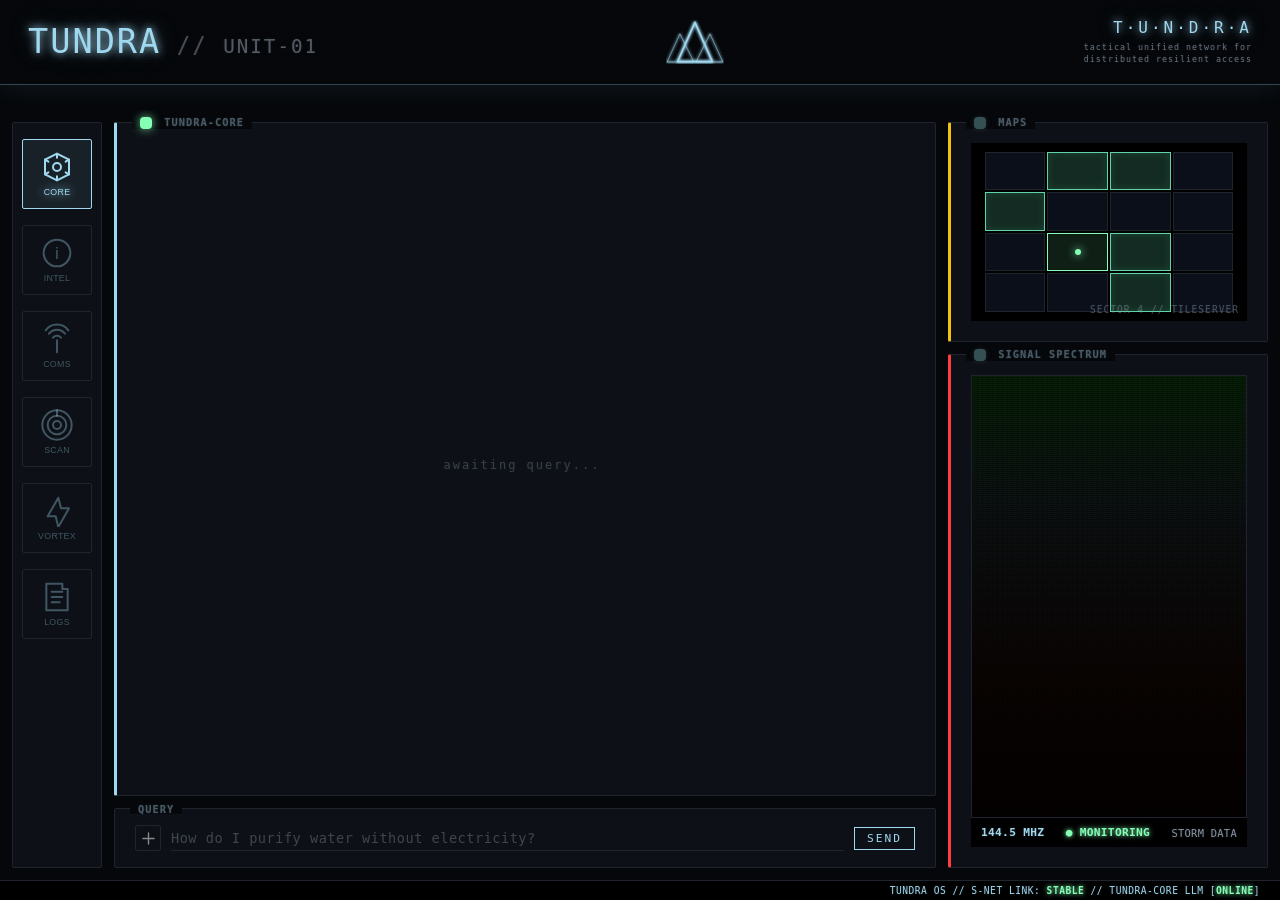
==== commit 84cc37bc: "chore: minor code cleanup" ====
--- a/pwa/index.html
+++ b/pwa/index.html
@@ -101,7 +101,7 @@
                 <!-- CORE: LLM -->
                 <div class="module-panel active" data-panel="core">
                     <div class="panel llm-window">
-                        <div class="panel-label"><span class="status-dot-on"></span> TUNDRA-CORE LLM</div>
+                        <div class="panel-label"><span class="status-dot-on"></span> TUNDRA-CORE</div>
                         <div class="llm-content" id="llm-response">
                             <div class="llm-placeholder">awaiting query...</div>
                         </div>
@@ -270,6 +270,7 @@
         let activeCursor     = null;
         let selectedImageFile = null;
         let responseImageUrl  = null;
+        let submitting        = false;
 
         // ── Image handling ──────────────────────────────────────────────
         function handleImageSelect(input) {
@@ -288,6 +289,25 @@
             document.getElementById('img-preview').style.display = 'none';
             document.getElementById('file-input').value  = '';
             document.getElementById('photo-input').value = '';
+        }
+
+        // ── Structured render (image answers with ## headers) ───────────
+        function renderAnswer(text, container) {
+            container.innerHTML = '';
+            const pre = document.createElement('pre');
+            pre.classList.add('llm-typed');
+            text.split('\n').forEach((line, i, arr) => {
+                if (line.startsWith('## ')) {
+                    const span = document.createElement('span');
+                    span.classList.add('answer-header');
+                    span.textContent = line;
+                    pre.appendChild(span);
+                } else {
+                    pre.appendChild(document.createTextNode(line));
+                }
+                if (i < arr.length - 1) pre.appendChild(document.createTextNode('\n'));
+            });
+            container.appendChild(pre);
         }
 
         // ── Typing effect ───────────────────────────────────────────────
@@ -320,22 +340,26 @@
 
         // ── Send query ──────────────────────────────────────────────────
         async function sendQuery() {
+            if (submitting) return;
             const input      = document.querySelector('.query-input');
             const responseEl = document.getElementById('llm-response');
             const kiwixDiv   = document.getElementById('kiwix-suggest');
             const question   = input.value.trim();
 
             if (!question && !selectedImageFile) return;
+            submitting = true;
 
             if (activeInterval) { clearInterval(activeInterval); activeInterval = null; }
             if (activeCursor)   { activeCursor.remove(); activeCursor = null; }
             if (responseImageUrl) { URL.revokeObjectURL(responseImageUrl); responseImageUrl = null; }
 
             responseEl.innerHTML = '';
+            responseEl.scrollTop = 0;
             kiwixDiv.style.display = 'none';
             input.value = '';
 
             const imageFile = selectedImageFile;
+            let loadingEl;
             if (imageFile) {
                 responseImageUrl = URL.createObjectURL(imageFile);
                 const imgBlock = document.createElement('div');
@@ -344,13 +368,18 @@
                 img.src = responseImageUrl;
                 img.classList.add('response-img');
                 imgBlock.appendChild(img);
+                // Loading sits inside the image block — always visible with the photo
+                loadingEl = document.createElement('div');
+                loadingEl.classList.add('response-processing');
+                loadingEl.textContent = 'processing...';
+                imgBlock.appendChild(loadingEl);
                 responseEl.appendChild(imgBlock);
+            } else {
+                loadingEl = document.createElement('div');
+                loadingEl.classList.add('llm-placeholder');
+                loadingEl.textContent = 'processing...';
+                responseEl.appendChild(loadingEl);
             }
-
-            const loadingEl = document.createElement('div');
-            loadingEl.classList.add('llm-placeholder');
-            loadingEl.textContent = 'processing...';
-            responseEl.appendChild(loadingEl);
 
             try {
                 let answer, kiwixUrl;
@@ -364,6 +393,59 @@
                     const data = await res.json();
                     answer   = data.answer;
                     kiwixUrl = data.kiwix_search_url;
+
+                    // OCR pills — original + translation tabs
+                    loadingEl.remove();
+                    const pillsDiv = document.createElement('div');
+                    pillsDiv.className = 'ocr-pills';
+
+                    const origContent = document.createElement('pre');
+                    origContent.className = 'ocr-pill-content';
+                    origContent.textContent = data.ocr_text || '';
+
+                    const transContent = document.createElement('pre');
+                    transContent.className = 'ocr-pill-content';
+                    transContent.textContent = data.translated_text || '(same as original)';
+
+                    function makeToggle(btn, ownContent, otherContent, otherBtn) {
+                        btn.addEventListener('click', () => {
+                            const opening = !ownContent.classList.contains('open');
+                            ownContent.classList.toggle('open', opening);
+                            btn.classList.toggle('open', opening);
+                            if (opening) {
+                                otherContent.classList.remove('open');
+                                otherBtn.classList.remove('open');
+                            }
+                        });
+                    }
+
+                    const origBtn  = document.createElement('button');
+                    origBtn.className = 'ocr-pill';
+                    origBtn.textContent = `Original · ${data.language || ''}`;
+
+                    const transBtn = document.createElement('button');
+                    transBtn.className = 'ocr-pill';
+                    transBtn.textContent = 'Translation';
+
+                    makeToggle(origBtn,  origContent,  transContent, transBtn);
+                    makeToggle(transBtn, transContent, origContent,  origBtn);
+
+                    pillsDiv.appendChild(origBtn);
+                    pillsDiv.appendChild(transBtn);
+                    responseEl.appendChild(pillsDiv);
+                    responseEl.appendChild(origContent);
+                    responseEl.appendChild(transContent);
+
+                    const answerDiv = document.createElement('div');
+                    responseEl.appendChild(answerDiv);
+                    renderAnswer(answer, answerDiv);
+
+                    if (kiwixUrl) {
+                        document.getElementById('kiwix-link').href = kiwixUrl;
+                        kiwixDiv.style.display = 'block';
+                    }
+                    clearImage();
+                    return;
                 } else {
                     const res  = await fetch(`${CONFIG.RAG_API}/query`, {
                         method: 'POST',
@@ -389,6 +471,8 @@
 
             } catch (err) {
                 loadingEl.textContent = `ERROR: ${err.message}`;
+            } finally {
+                submitting = false;
             }
         }
 
--- a/pwa/style-tundra.css
+++ b/pwa/style-tundra.css
@@ -4,11 +4,11 @@
     --panel: #0d1117;
     --border: #1f242d;
     --cyan: #a0d8ef;
-    --cyan-glow: #5fd4a8;
-    --green-on: #84FFB5;
-    --green-glow: rgba(132, 255, 181, 0.8);
-    --blue-off: #66999B;
-    --blue-glow: rgba(102, 153, 155, 0.4);
+    --teal: #5fd4a8;
+    --status-on: #84FFB5;
+    --status-on-glow: rgba(132, 255, 181, 0.8);
+    --status-off: #66999B;
+    --status-off-glow: rgba(102, 153, 155, 0.4);
     --gold: #f1c40f;
     --red: #ff3e3e;
     --text: #d1d8e0;
@@ -106,8 +106,8 @@
     flex-shrink: 0;
 }
 
-.stable { color: var(--green-on); text-shadow: 0 0 5px var(--green-on); font-weight: bold; }
-.online { color: var(--green-on); text-shadow: 0 0 5px var(--green-on); font-weight: bold; }
+.stable { color: var(--status-on); text-shadow: 0 0 5px var(--status-on); font-weight: bold; }
+.online { color: var(--status-on); text-shadow: 0 0 5px var(--status-on); font-weight: bold; }
 
 /* ===== MAIN GRID ===== */
 #dashboard {
@@ -289,6 +289,7 @@
     overflow-y: auto;
     font-size: 0.85rem;
     line-height: 1.6;
+    padding-top: 14px;
     padding-right: 8px;
     min-height: 0;
 }
@@ -335,6 +336,15 @@
     font-family: 'Share Tech Mono', monospace;
 }
 
+.response-processing {
+    margin-top: 8px;
+    font-size: 0.7rem;
+    letter-spacing: 2px;
+    color: var(--text-muted);
+    opacity: 0.5;
+    text-transform: uppercase;
+}
+
 .response-img {
     display: block;
     max-width: 100%;
@@ -343,6 +353,11 @@
     filter: brightness(0.92) contrast(1.05);
 }
 
+.answer-header {
+    color: var(--cyan);
+    text-shadow: 0 0 6px rgba(160,216,239,0.3);
+}
+
 .type-cursor {
     color: var(--cyan);
     animation: blink 0.7s infinite;
@@ -353,7 +368,57 @@
 .llm-content::-webkit-scrollbar       { width: 6px; }
 .llm-content::-webkit-scrollbar-track { background: transparent; }
 .llm-content::-webkit-scrollbar-thumb { background: var(--border); border-radius: 2px; }
-.llm-content::-webkit-scrollbar-thumb:hover { background: var(--cyan-glow); }
+.llm-content::-webkit-scrollbar-thumb:hover { background: var(--teal); }
+
+/* ===== OCR PILLS ===== */
+.ocr-pills {
+    display: flex;
+    gap: 6px;
+    margin: 10px 0 2px;
+}
+
+.ocr-pill {
+    background: #070a0e;
+    border: 1px solid #252c38;
+    border-radius: 6px;
+    padding: 3px 11px;
+    font-size: 0.58rem;
+    letter-spacing: 1.5px;
+    text-transform: uppercase;
+    color: rgba(138,146,160,0.45);
+    cursor: pointer;
+    font-family: 'Share Tech Mono', monospace;
+    transition: color 0.2s, border-color 0.2s;
+    flex-shrink: 0;
+}
+
+.ocr-pill:hover {
+    color: rgba(138,146,160,0.75);
+    border-color: rgba(138,146,160,0.25);
+}
+
+.ocr-pill.open {
+    color: rgba(138,146,160,0.85);
+    border-color: rgba(138,146,160,0.3);
+}
+
+.ocr-pill-content {
+    display: none;
+    margin: 4px 0 8px;
+    padding: 8px 10px;
+    background: #070a0e;
+    border: 1px solid #141820;
+    border-radius: 4px;
+    font-size: 0.7rem;
+    line-height: 1.55;
+    color: rgba(138,146,160,0.5);
+    white-space: pre-wrap;
+    word-break: break-word;
+    max-height: 160px;
+    overflow-y: auto;
+}
+
+.ocr-pill-content.open { display: block; }
 
 /* ===== IMAGE PREVIEW ===== */
 .img-preview-panel {
@@ -566,7 +631,7 @@
 }
 
 #btn-audio:active svg {
-    stroke: var(--green-on);
+    stroke: var(--status-on);
 }
 
 /* ===== WIDGETS ===== */
@@ -614,13 +679,13 @@
 
 .map-cell.bunker {
     background-color: rgba(95,212,168,0.2);
-    border-color: var(--cyan-glow);
+    border-color: var(--teal);
     box-shadow: inset 0 0 8px rgba(95,212,168,0.15);
 }
 
 .map-cell.pos {
     background-color: rgba(132,255,181,0.12);
-    border-color: var(--green-on);
+    border-color: var(--status-on);
     display: flex;
     align-items: center;
     justify-content: center;
@@ -629,9 +694,9 @@
 .pos-dot-cell {
     width: 6px;
     height: 6px;
-    background: var(--green-on);
+    background: var(--status-on);
     border-radius: 50%;
-    box-shadow: 0 0 8px var(--green-on);
+    box-shadow: 0 0 8px var(--status-on);
     animation: blink 1.5s infinite;
 }
 
@@ -674,21 +739,25 @@
 }
 
 .freq           { color: var(--cyan); font-weight: bold; }
-.status-monitor { color: var(--green-on); text-shadow: 0 0 5px var(--green-on); font-weight: bold; }
+.status-monitor { color: var(--status-on); text-shadow: 0 0 5px var(--status-on); font-weight: bold; }
 .data-type      { color: var(--text-muted); font-size: 0.65rem; }
 
 /* ===== STATUS DOTS ===== */
 .status-dot-on, .status-dot-off {
-    width: 10px;
-    height: 10px;
+    width: 12px;
+    height: 12px;
     display: inline-block;
-    border-radius: 2px;
+    border-radius: 4px;
     vertical-align: middle;
     margin-right: 5px;
 }
 
-.status-dot-on  { background-color: var(--green-on); box-shadow: 0 0 10px var(--green-glow); }
-.status-dot-off { background-color: var(--blue-off); box-shadow: 0 0 5px var(--blue-glow); opacity: 0.5; }
+.status-dot-on {
+    background-color: var(--status-on);
+    box-shadow: 0 0 10px var(--status-on-glow);
+}
+
+.status-dot-off { background-color: var(--status-off); box-shadow: 0 0 5px var(--status-off-glow); opacity: 0.5; }
 
 /* ===== CAMERA OVERLAY ===== */
 .camera-overlay {
